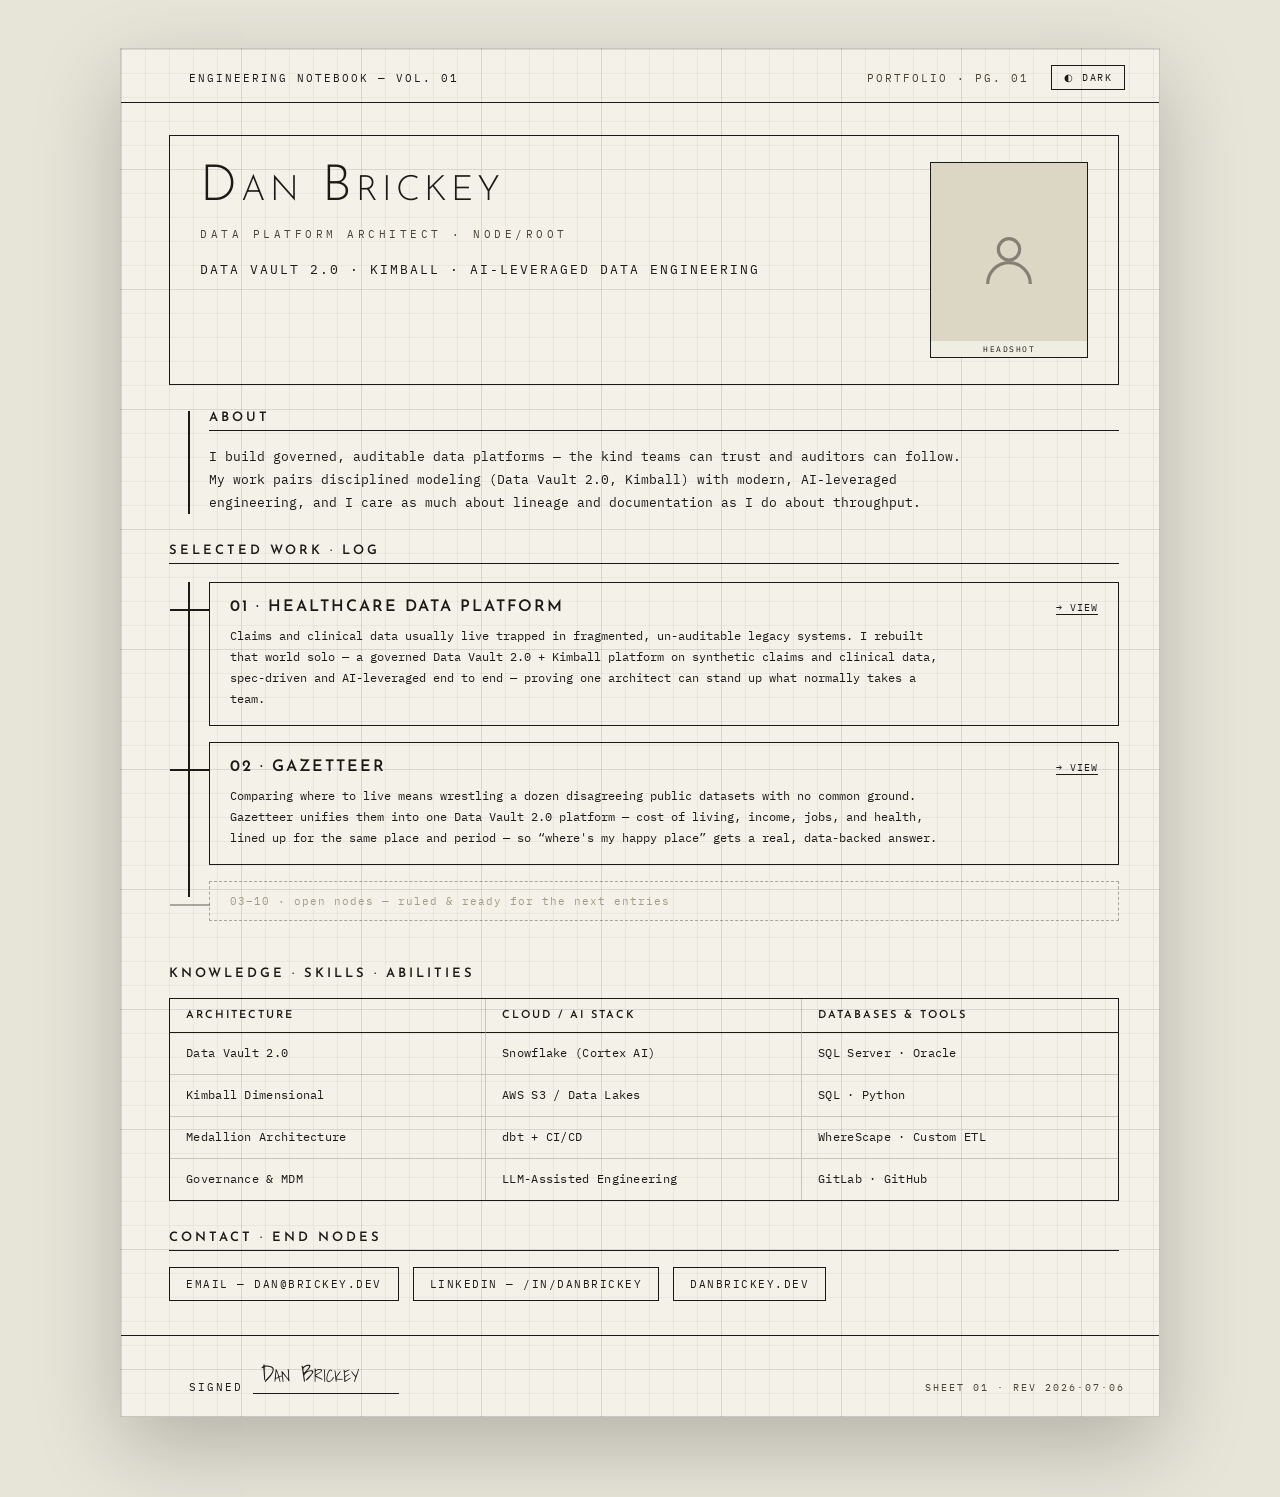
==== index.html @ 0e19458e "Dan Brickey portfolio landing page — editorial notebook front door Standalone home for danbrickey.de" ====
<!DOCTYPE html>
<html lang="en" data-theme="light">
<head>
<meta charset="UTF-8">
<meta name="viewport" content="width=device-width, initial-scale=1.0">
<title>Dan Brickey — Data Platform Architect</title>
<meta name="description"
      content="Dan Brickey — data platform architect. Data Vault 2.0,
               Kimball, and AI-leveraged data engineering.">
<link rel="icon"
      href="data:image/svg+xml,%3Csvg xmlns='http://www.w3.org/2000/svg' viewBox='0 0 100 100'%3E%3Crect width='100' height='100' fill='%23f4f1e8' stroke='%231c1a17' stroke-width='6'/%3E%3Ctext x='50' y='66' font-size='46' font-family='Georgia,serif' font-weight='400' fill='%231c1a17' text-anchor='middle'%3EDB%3C/text%3E%3C/svg%3E">
<link rel="preconnect" href="https://fonts.googleapis.com">
<link rel="preconnect" href="https://fonts.gstatic.com" crossorigin>
<link href="https://fonts.googleapis.com/css2?family=Shadows+Into+Light&family=IBM+Plex+Mono:ital,wght@0,400;0,500;0,600;1,400&family=Josefin+Sans:wght@300;400;500;600;700&display=swap"
      rel="stylesheet">
<style>
    :root {
        --desk: #e7e4d8;
        --paper: #f4f1e8;
        --ink: #1c1a17;
        --muted: #4a4536;
        --faint: #a49c86;
        --line: #1c1a17;
        --linesoft: rgba(28, 26, 23, .2);
        --dashln: rgba(28, 26, 23, .35);
        --dotbg: #dcd6c4;
        --labelbg: rgba(244, 241, 232, .85);
        --gridmin: rgba(28, 26, 23, .05);
        --gridmaj: rgba(28, 26, 23, .08);
    }

    html[data-theme="dark"] {
        --desk: #191b1f;
        --paper: #23262b;
        --ink: #d6d4c8;
        --muted: #9a9c94;
        --faint: #7c7e78;
        --line: #d6d4c8;
        --linesoft: rgba(214, 212, 200, .2);
        --dashln: rgba(214, 212, 200, .3);
        --dotbg: #2c3037;
        --labelbg: rgba(35, 38, 43, .9);
        --gridmin: rgba(214, 212, 200, .05);
        --gridmaj: rgba(214, 212, 200, .08);
    }

    * {
        box-sizing: border-box;
    }

    html,
    body {
        margin: 0;
    }

    a {
        color: inherit;
        text-decoration: none;
    }

    ::selection {
        background: rgba(120, 110, 80, .25);
    }

    .desk {
        min-height: 100vh;
        padding: 48px 24px 80px;
        display: flex;
        justify-content: center;
        background: var(--desk);
        font-family: 'IBM Plex Mono', monospace;
        color: var(--ink);
    }

    .sheet {
        position: relative;
        width: 1040px;
        max-width: 100%;
        background-color: var(--paper);
        background-image:
            linear-gradient(var(--gridmin) 1px, transparent 1px),
            linear-gradient(90deg, var(--gridmin) 1px, transparent 1px),
            linear-gradient(var(--gridmaj) 1px, transparent 1px),
            linear-gradient(90deg, var(--gridmaj) 1px, transparent 1px);
        background-size: 24px 24px, 24px 24px, 120px 120px, 120px 120px;
        border: 1px solid var(--linesoft);
        box-shadow: 0 30px 80px rgba(0, 0, 0, .22);
    }

    /* ===== header ===== */
    .header {
        display: flex;
        justify-content: space-between;
        align-items: center;
        padding: 16px 34px 12px 68px;
        border-bottom: 1.5px solid var(--line);
        font-size: 10.5px;
        letter-spacing: 2px;
        text-transform: uppercase;
    }

    .header__right {
        display: flex;
        align-items: center;
        gap: 22px;
    }

    .header__page {
        color: var(--muted);
    }

    .toggle {
        font-family: 'IBM Plex Mono', monospace;
        font-size: 10px;
        letter-spacing: 1.5px;
        text-transform: uppercase;
        color: var(--ink);
        background: transparent;
        border: 1px solid var(--line);
        padding: 5px 12px;
        cursor: pointer;
    }

    .spacer {
        padding: 8px 34px 0 68px;
        min-height: 14px;
    }

    /* ===== body columns ===== */
    .body {
        display: flex;
    }

    .rail-gutter {
        flex: 0 0 auto;
        width: 13px;
        padding: 26px 0 26px 24px;
    }

    .content {
        flex: 1;
        padding: 18px 40px 0 24px;
        min-width: 0;
    }

    /* ===== hero ===== */
    .hero {
        border: 1.5px solid var(--line);
        padding: 26px 30px;
    }

    .hero__inner {
        display: flex;
        justify-content: space-between;
        align-items: flex-start;
        gap: 34px;
    }

    .hero__text {
        flex: 1;
        min-width: 0;
    }

    .hero__name {
        font-family: 'Josefin Sans', sans-serif;
        font-weight: 300;
        font-variant: small-caps;
        letter-spacing: 4px;
        font-size: 50px;
        line-height: 1.02;
        margin: 0;
    }

    .hero__role {
        font-size: 11px;
        letter-spacing: 3.5px;
        text-transform: uppercase;
        margin-top: 14px;
        color: var(--muted);
    }

    .hero__pitch {
        font-family: 'IBM Plex Mono', monospace;
        text-transform: uppercase;
        letter-spacing: 2px;
        font-size: 13px;
        line-height: 1.75;
        margin: 18px 0 0;
        max-width: 560px;
        color: var(--ink);
    }

    .headshot {
        position: relative;
        width: 158px;
        height: 196px;
        flex: 0 0 auto;
        border: 1px solid var(--line);
        overflow: hidden;
        background: var(--dotbg);
    }

    .headshot__img {
        width: 100%;
        height: 100%;
        object-fit: cover;
        display: block;
    }

    /* neutral CSS placeholder — replace with a real <img> when supplied */
    .headshot__placeholder {
        position: absolute;
        inset: 0;
        display: flex;
        align-items: center;
        justify-content: center;
        background: var(--dotbg);
    }

    .headshot__placeholder svg {
        width: 64px;
        height: 64px;
        opacity: .45;
    }

    .headshot__caption {
        position: absolute;
        left: 0;
        right: 0;
        bottom: 0;
        text-align: center;
        font-size: 8px;
        letter-spacing: 1.5px;
        padding: 3px;
        background: var(--labelbg);
        color: var(--ink);
        pointer-events: none;
    }

    /* ===== sections / connectors ===== */
    .section {
        margin-top: 30px;
    }

    .section--about {
        display: flex;
        gap: 0;
        margin-top: 26px;
    }

    .rail {
        width: 40px;
        flex: 0 0 auto;
        position: relative;
    }

    .rail__line {
        position: absolute;
        left: 19px;
        top: 0;
        bottom: 0;
        width: 1.5px;
        background: var(--line);
    }

    .rail__line--work {
        bottom: 40px;
    }

    .section__body {
        flex: 1;
        min-width: 0;
    }

    .heading {
        font-family: 'Josefin Sans', sans-serif;
        font-weight: 600;
        letter-spacing: 3px;
        text-transform: uppercase;
        font-size: 13px;
        border-bottom: 1.5px solid var(--line);
        padding-bottom: 6px;
    }

    .heading--plain {
        border-bottom: none;
        margin-bottom: 12px;
    }

    .about__body {
        font-size: 12.5px;
        line-height: 1.85;
        margin: 14px 0 0;
        color: var(--ink);
        max-width: 760px;
    }

    .work {
        display: flex;
        margin-top: 18px;
    }

    /* ===== project cards ===== */
    .card {
        position: relative;
        border: 1px solid var(--line);
        padding: 16px 20px;
        margin-bottom: 16px;
    }

    .card__connector {
        position: absolute;
        left: -40px;
        top: 26px;
        width: 40px;
        height: 1.5px;
        background: var(--line);
    }

    .card__top {
        display: flex;
        justify-content: space-between;
        align-items: baseline;
        gap: 16px;
    }

    .card__title {
        font-family: 'Josefin Sans', sans-serif;
        font-weight: 600;
        letter-spacing: 2px;
        text-transform: uppercase;
        font-size: 16px;
    }

    .card__link {
        font-size: 10px;
        letter-spacing: 1px;
        border-bottom: 1px solid var(--line);
        white-space: nowrap;
    }

    .card__link:hover,
    .card__link:focus-visible {
        opacity: .6;
    }

    .card__pitch {
        font-size: 12px;
        line-height: 1.75;
        margin: 10px 0 0;
        color: var(--ink);
        max-width: 720px;
    }

    .card--open {
        border: 1px dashed var(--dashln);
        color: var(--faint);
        font-size: 11px;
        letter-spacing: 1px;
        padding: 12px 20px;
    }

    .card--open .card__connector {
        top: 22px;
        background: var(--dashln);
    }

    /* ===== KSA matrix ===== */
    .ksa {
        display: grid;
        grid-template-columns: repeat(3, 1fr);
        border: 1px solid var(--line);
    }

    .ksa__head {
        font-family: 'Josefin Sans', sans-serif;
        font-weight: 600;
        letter-spacing: 2px;
        text-transform: uppercase;
        font-size: 11px;
        padding: 11px 16px;
        border-bottom: 1.5px solid var(--line);
        border-right: 1px solid var(--linesoft);
    }

    .ksa__cell {
        font-family: 'IBM Plex Mono', monospace;
        font-size: 12px;
        line-height: 1.4;
        letter-spacing: .3px;
        padding: 12px 16px;
        border-bottom: 1px solid var(--linesoft);
        border-right: 1px solid var(--linesoft);
    }

    /* last column: drop the right divider */
    .ksa__head:nth-child(3n),
    .ksa__cell:nth-child(3n) {
        border-right: none;
    }

    /* last body row: drop the bottom divider (rows 2..5 → cells 10..12) */
    .ksa__cell:nth-child(n+13) {
        border-bottom: none;
    }

    /* ===== contact ===== */
    .chips {
        display: flex;
        flex-wrap: wrap;
        gap: 14px;
        margin-top: 16px;
    }

    .chip {
        border: 1px solid var(--line);
        padding: 9px 16px;
        font-size: 11px;
        letter-spacing: 1.5px;
        text-transform: uppercase;
    }

    .chip:hover,
    .chip:focus-visible {
        opacity: .6;
    }

    /* ===== footer ===== */
    .footer {
        display: flex;
        justify-content: space-between;
        align-items: flex-end;
        padding: 18px 34px 22px 68px;
        margin-top: 34px;
        border-top: 1.5px solid var(--line);
    }

    .footer__signed {
        font-size: 11px;
        letter-spacing: 2px;
        text-transform: uppercase;
        display: flex;
        align-items: flex-end;
        gap: 10px;
        white-space: nowrap;
    }

    .footer__sig {
        font-family: 'Shadows Into Light', cursive;
        font-variant: small-caps;
        font-size: 24px;
        letter-spacing: 0;
        text-transform: none;
        border-bottom: 1px solid var(--line);
        padding: 0 40px 1px 8px;
    }

    .footer__rev {
        font-size: 10px;
        letter-spacing: 2px;
        color: var(--muted);
    }

    /* ===== responsive ===== */
    @media (max-width: 720px) {
        .desk {
            padding: 20px 12px 48px;
        }

        .header {
            padding: 14px 18px 10px 18px;
            gap: 12px;
        }

        .header__right {
            gap: 12px;
        }

        .spacer {
            padding: 6px 18px 0 18px;
        }

        .rail-gutter {
            display: none;
        }

        .content {
            padding: 14px 18px 0 18px;
        }

        .hero {
            padding: 20px 18px;
        }

        /* stack: headshot above the name */
        .hero__inner {
            flex-direction: column-reverse;
            align-items: flex-start;
            gap: 22px;
        }

        .hero__name {
            font-size: 38px;
            letter-spacing: 2px;
        }

        /* drop the connector rails on narrow screens */
        .rail {
            display: none;
        }

        .card__connector {
            display: none;
        }

        /* collapse the KSA grid to a single column */
        .ksa {
            grid-template-columns: 1fr;
        }

        .ksa__head,
        .ksa__cell {
            border-right: none;
        }

        .ksa__cell {
            border-bottom: 1px solid var(--linesoft);
        }

        .ksa__cell:nth-child(n+13) {
            border-bottom: none;
        }

        .footer {
            padding: 16px 18px 18px 18px;
            flex-direction: column;
            align-items: flex-start;
            gap: 14px;
        }
    }
</style>
</head>
<body>
    <div class="desk">
        <div class="sheet">

            <!-- ===== header bar ===== -->
            <div class="header">
                <span>Engineering Notebook — Vol. 01</span>
                <div class="header__right">
                    <span class="header__page">Portfolio · Pg. 01</span>
                    <button class="toggle" type="button" id="themeToggle"
                            aria-label="Toggle light and dark theme">
                        ◐ Dark
                    </button>
                </div>
            </div>

            <!-- coord ticks (labels removed, spacing kept) -->
            <div class="spacer"></div>

            <div class="body">
                <div class="rail-gutter"></div>

                <div class="content">

                    <!-- ===== hero node ===== -->
                    <div class="hero">
                        <div class="hero__inner">
                            <div class="hero__text">
                                <h1 class="hero__name">Dan Brickey</h1>
                                <div class="hero__role">
                                    Data Platform Architect · node/root
                                </div>
                                <p class="hero__pitch">
                                    Data Vault 2.0 · Kimball · AI-leveraged
                                    data engineering
                                </p>
                            </div>
                            <div class="headshot">
                                <!-- Replace this placeholder block with:
                                     <img class="headshot__img"
                                          src="headshot.jpg"
                                          alt="Dan Brickey"> -->
                                <div class="headshot__placeholder"
                                     aria-hidden="true">
                                    <svg viewBox="0 0 24 24"
                                         fill="none"
                                         stroke="currentColor"
                                         stroke-width="1.2">
                                        <circle cx="12" cy="8" r="4"/>
                                        <path d="M4 21c0-4.4 3.6-8 8-8
                                                 s8 3.6 8 8"/>
                                    </svg>
                                </div>
                                <span class="headshot__caption">HEADSHOT</span>
                            </div>
                        </div>
                    </div>

                    <!-- ===== about ===== -->
                    <div class="section--about">
                        <div class="rail">
                            <div class="rail__line"></div>
                        </div>
                        <div class="section__body">
                            <div class="heading">About</div>
                            <p class="about__body">
                                I build governed, auditable data platforms —
                                the kind teams can trust and auditors can
                                follow. My work pairs disciplined modeling
                                (Data Vault 2.0, Kimball) with modern,
                                AI-leveraged engineering, and I care as much
                                about lineage and documentation as I do about
                                throughput.
                            </p>
                        </div>
                    </div>

                    <!-- ===== selected work ===== -->
                    <div class="section">
                        <div class="heading">Selected Work · Log</div>

                        <div class="work">
                            <div class="rail">
                                <div class="rail__line rail__line--work"></div>
                            </div>
                            <div class="section__body">

                                <!-- 01 -->
                                <div class="card">
                                    <div class="card__connector"></div>
                                    <div class="card__top">
                                        <div class="card__title">
                                            01 · Healthcare Data Platform
                                        </div>
                                        <a class="card__link"
                                           href="https://hdp.danbrickey.dev/"
                                           target="_blank"
                                           rel="noopener">→ VIEW</a>
                                    </div>
                                    <p class="card__pitch">
                                        Claims and clinical data usually live
                                        trapped in fragmented, un-auditable
                                        legacy systems. I rebuilt that world
                                        solo — a governed Data Vault 2.0 +
                                        Kimball platform on synthetic claims
                                        and clinical data, spec-driven and
                                        AI-leveraged end to end — proving one
                                        architect can stand up what normally
                                        takes a team.
                                    </p>
                                </div>

                                <!-- 02 -->
                                <div class="card">
                                    <div class="card__connector"></div>
                                    <div class="card__top">
                                        <div class="card__title">
                                            02 · Gazetteer
                                        </div>
                                        <a class="card__link"
                                           href="https://gazetteer.danbrickey.dev/"
                                           target="_blank"
                                           rel="noopener">→ VIEW</a>
                                    </div>
                                    <p class="card__pitch">
                                        Comparing where to live means wrestling
                                        a dozen disagreeing public datasets with
                                        no common ground. Gazetteer unifies them
                                        into one Data Vault 2.0 platform — cost
                                        of living, income, jobs, and health,
                                        lined up for the same place and period —
                                        so “where's my happy place” gets a real,
                                        data-backed answer.
                                    </p>
                                </div>

                                <!-- open nodes -->
                                <div class="card card--open">
                                    <div class="card__connector"></div>
                                    03–10 · open nodes — ruled &amp; ready for
                                    the next entries
                                </div>

                            </div>
                        </div>
                    </div>

                    <!-- ===== KSA matrix ===== -->
                    <div class="section">
                        <div class="heading heading--plain">
                            Knowledge · Skills · Abilities
                        </div>
                        <div class="ksa">
                            <div class="ksa__head">Architecture</div>
                            <div class="ksa__head">Cloud / AI Stack</div>
                            <div class="ksa__head">Databases &amp; Tools</div>

                            <div class="ksa__cell">Data Vault 2.0</div>
                            <div class="ksa__cell">Snowflake (Cortex AI)</div>
                            <div class="ksa__cell">SQL Server · Oracle</div>

                            <div class="ksa__cell">Kimball Dimensional</div>
                            <div class="ksa__cell">AWS S3 / Data Lakes</div>
                            <div class="ksa__cell">SQL · Python</div>

                            <div class="ksa__cell">Medallion Architecture</div>
                            <div class="ksa__cell">dbt + CI/CD</div>
                            <div class="ksa__cell">WhereScape · Custom ETL</div>

                            <div class="ksa__cell">Governance &amp; MDM</div>
                            <div class="ksa__cell">LLM-Assisted Engineering</div>
                            <div class="ksa__cell">GitLab · GitHub</div>
                        </div>
                    </div>

                    <!-- ===== contact ===== -->
                    <div class="section">
                        <div class="heading">Contact · End Nodes</div>
                        <div class="chips">
                            <a class="chip"
                               href="mailto:dan@brickey.dev">
                                Email — dan@brickey.dev
                            </a>
                            <a class="chip"
                               href="https://www.linkedin.com/in/danbrickey/">
                                LinkedIn — /in/danbrickey
                            </a>
                            <!-- GitHub chip intentionally omitted until repos
                                 are public / a profile README exists (0.13
                                 review call) — re-add here when ready. -->
                            <a class="chip" href="https://danbrickey.dev">
                                danbrickey.dev
                            </a>
                        </div>
                    </div>

                </div>
            </div>

            <!-- ===== footer ===== -->
            <div class="footer">
                <div class="footer__signed">
                    Signed
                    <span class="footer__sig">Dan Brickey</span>
                </div>
                <div class="footer__rev">SHEET 01 · REV 2026·07·06</div>
            </div>

        </div>
    </div>

    <script>
        (function () {
            var root = document.documentElement;
            var toggle = document.getElementById('themeToggle');
            var stored = null;
            try {
                stored = localStorage.getItem('theme');
            } catch (e) {}

            // default: stored choice > prefers-color-scheme > light
            var initial = stored;
            if (initial !== 'light' && initial !== 'dark') {
                initial = window.matchMedia &&
                    window.matchMedia('(prefers-color-scheme: dark)').matches
                    ? 'dark'
                    : 'light';
            }
            applyTheme(initial);

            toggle.addEventListener('click', function () {
                var next = root.getAttribute('data-theme') === 'dark'
                    ? 'light'
                    : 'dark';
                applyTheme(next);
                try {
                    localStorage.setItem('theme', next);
                } catch (e) {}
            });

            function applyTheme(theme) {
                root.setAttribute('data-theme', theme);
                toggle.textContent = theme === 'dark' ? '◑ Light' : '◐ Dark';
            }
        })();
    </script>
</body>
</html>
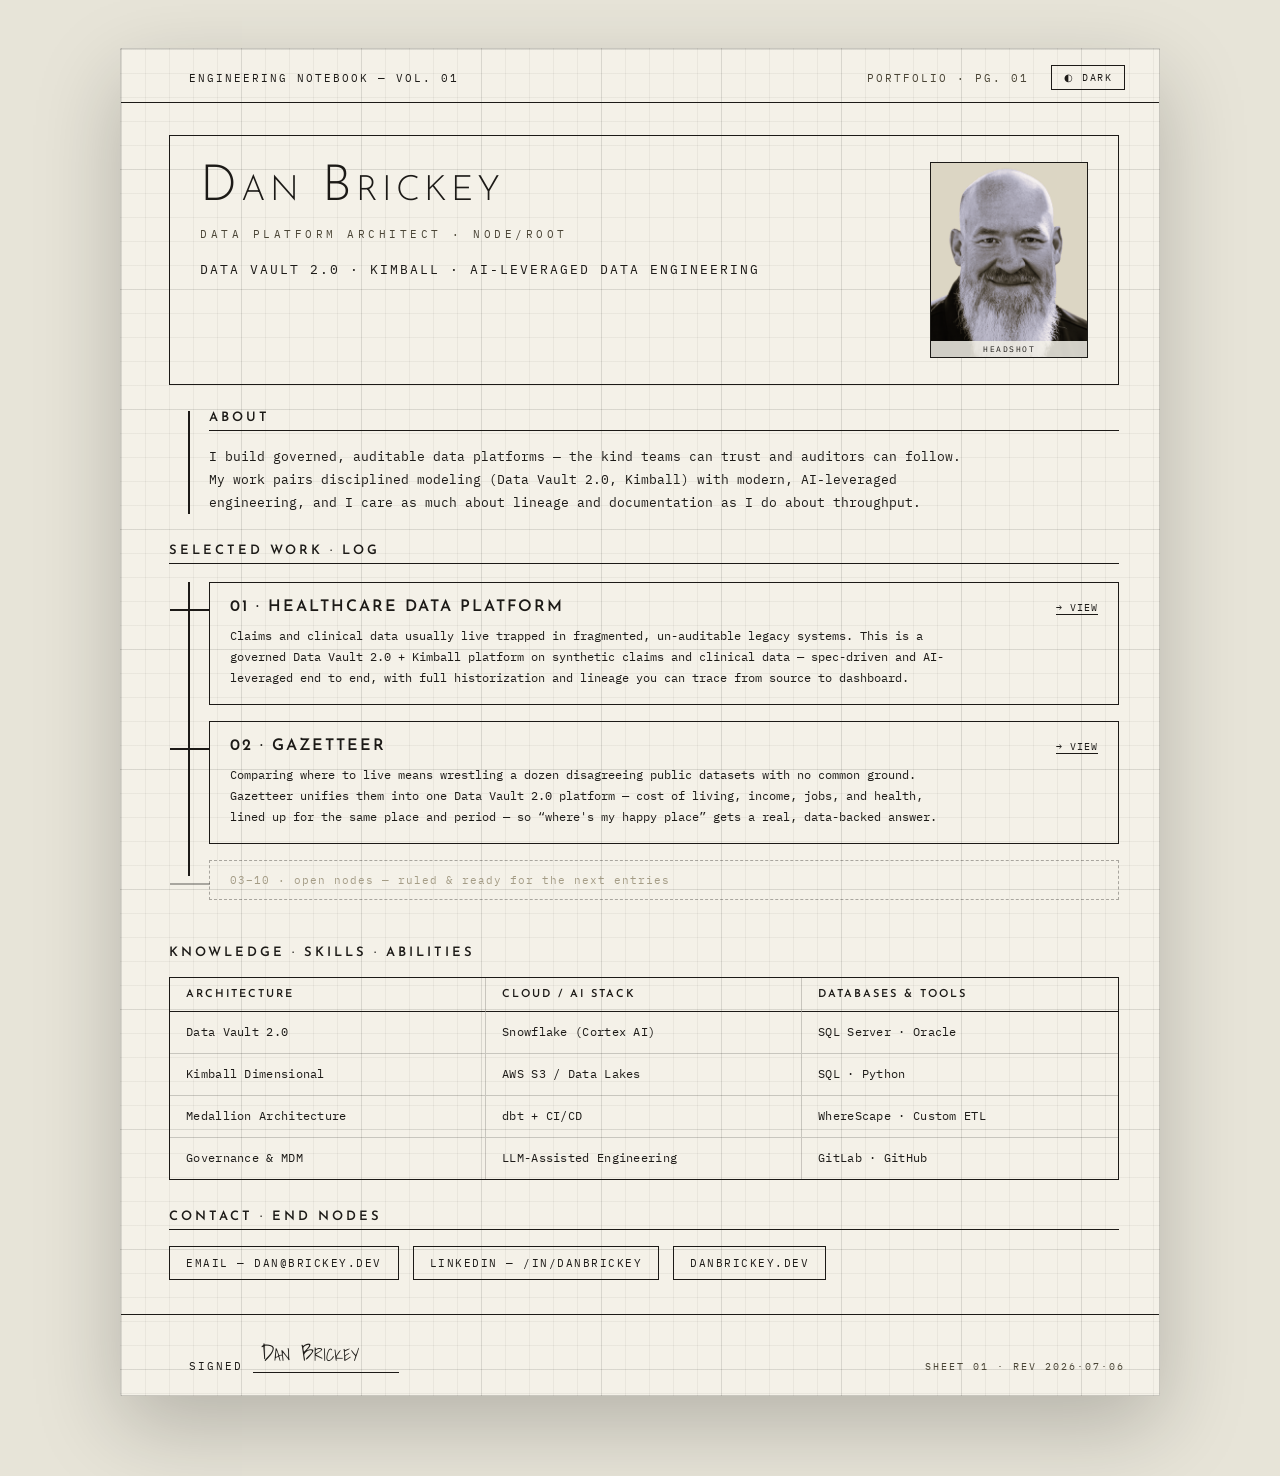
==== commit 356f0cfc: "Add headshot + make the HDP pitch matter-of-fact Wire the real portrait into the hero frame (replace" ====
--- a/index.html
+++ b/index.html
@@ -578,21 +578,9 @@
                                 </p>
                             </div>
                             <div class="headshot">
-                                <!-- Replace this placeholder block with:
-                                     <img class="headshot__img"
-                                          src="headshot.jpg"
-                                          alt="Dan Brickey"> -->
-                                <div class="headshot__placeholder"
-                                     aria-hidden="true">
-                                    <svg viewBox="0 0 24 24"
-                                         fill="none"
-                                         stroke="currentColor"
-                                         stroke-width="1.2">
-                                        <circle cx="12" cy="8" r="4"/>
-                                        <path d="M4 21c0-4.4 3.6-8 8-8
-                                                 s8 3.6 8 8"/>
-                                    </svg>
-                                </div>
+                                <img class="headshot__img"
+                                     src="headshot.png"
+                                     alt="Dan Brickey">
                                 <span class="headshot__caption">HEADSHOT</span>
                             </div>
                         </div>
@@ -642,13 +630,13 @@
                                     <p class="card__pitch">
                                         Claims and clinical data usually live
                                         trapped in fragmented, un-auditable
-                                        legacy systems. I rebuilt that world
-                                        solo — a governed Data Vault 2.0 +
-                                        Kimball platform on synthetic claims
-                                        and clinical data, spec-driven and
-                                        AI-leveraged end to end — proving one
-                                        architect can stand up what normally
-                                        takes a team.
+                                        legacy systems. This is a governed
+                                        Data Vault 2.0 + Kimball platform on
+                                        synthetic claims and clinical data —
+                                        spec-driven and AI-leveraged end to
+                                        end, with full historization and
+                                        lineage you can trace from source to
+                                        dashboard.
                                     </p>
                                 </div>
 
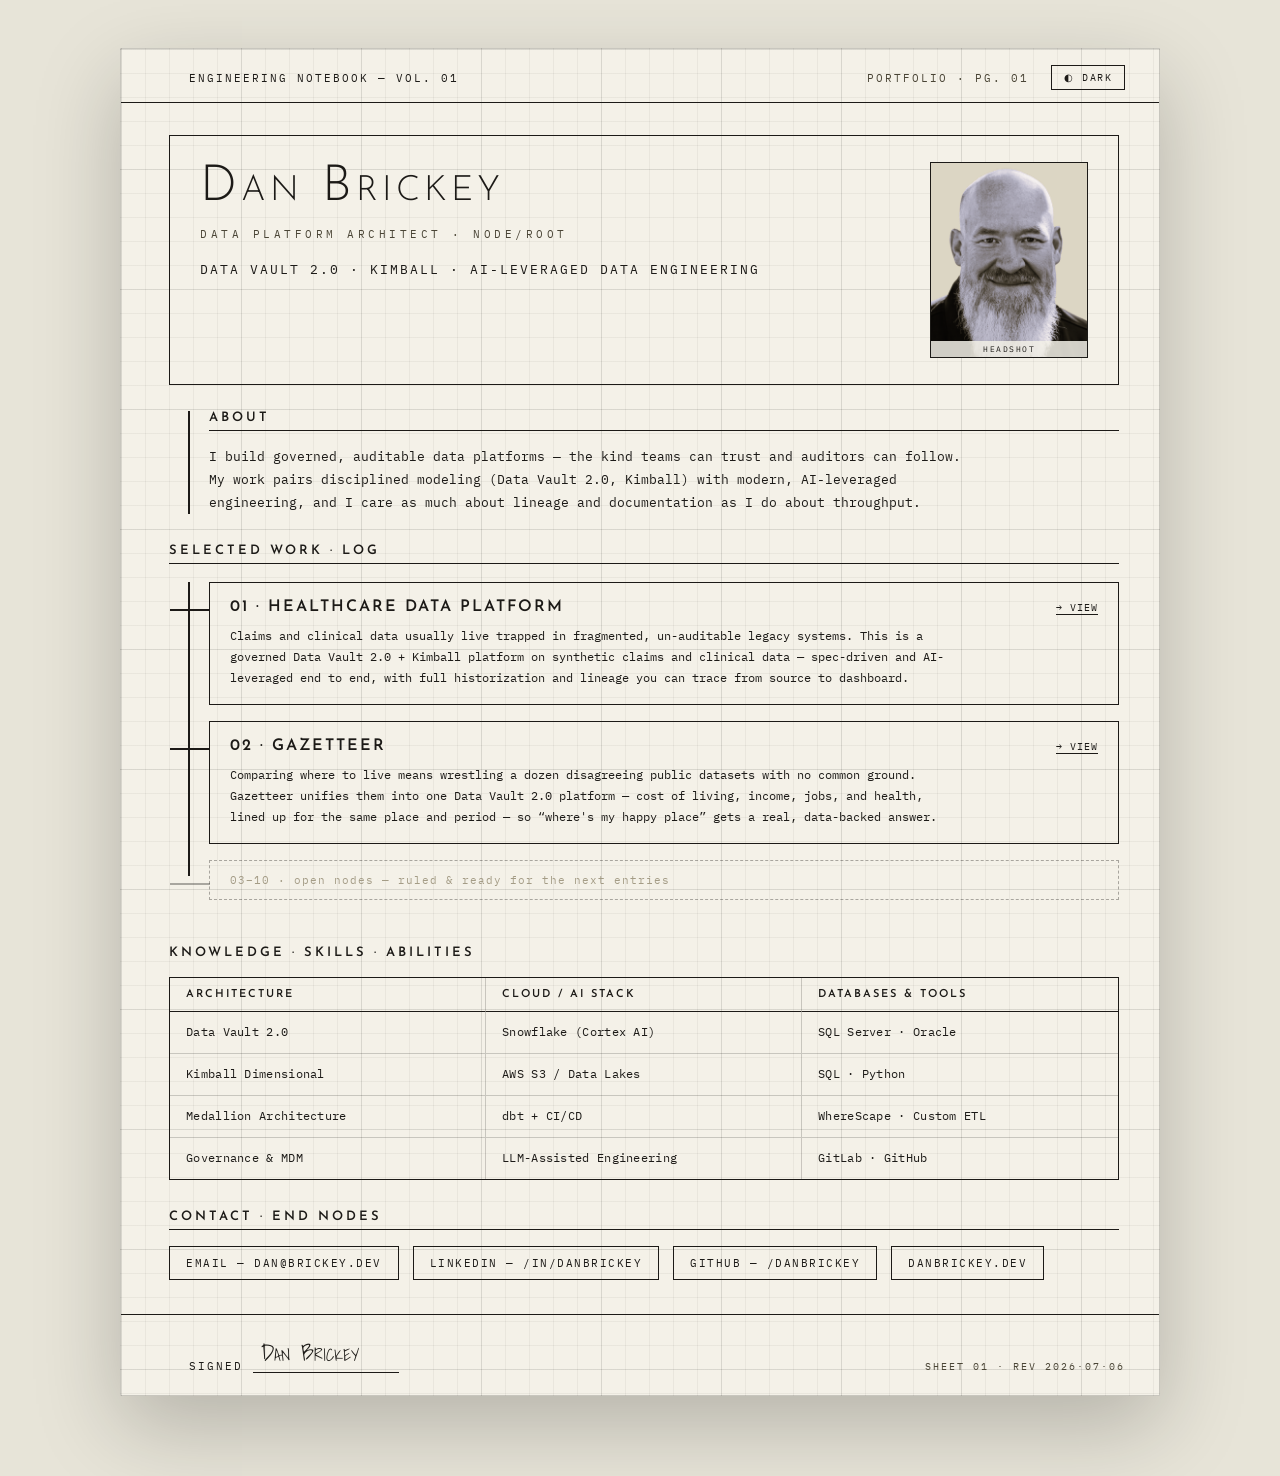
==== commit 56279300: "Re-add GitHub chip + make theme follow the browser scheme live - Contact: re-add the GitHub chip → g" ====
--- a/index.html
+++ b/index.html
@@ -715,9 +715,10 @@
                                href="https://www.linkedin.com/in/danbrickey/">
                                 LinkedIn — /in/danbrickey
                             </a>
-                            <!-- GitHub chip intentionally omitted until repos
-                                 are public / a profile README exists (0.13
-                                 review call) — re-add here when ready. -->
+                            <a class="chip"
+                               href="https://github.com/danbrickey">
+                                GitHub — /danbrickey
+                            </a>
                             <a class="chip" href="https://danbrickey.dev">
                                 danbrickey.dev
                             </a>
@@ -743,20 +744,39 @@
         (function () {
             var root = document.documentElement;
             var toggle = document.getElementById('themeToggle');
+            var mql = window.matchMedia
+                ? window.matchMedia('(prefers-color-scheme: dark)')
+                : null;
+
+            function systemTheme() {
+                return mql && mql.matches ? 'dark' : 'light';
+            }
+
             var stored = null;
             try {
                 stored = localStorage.getItem('theme');
             } catch (e) {}
 
-            // default: stored choice > prefers-color-scheme > light
-            var initial = stored;
-            if (initial !== 'light' && initial !== 'dark') {
-                initial = window.matchMedia &&
-                    window.matchMedia('(prefers-color-scheme: dark)').matches
-                    ? 'dark'
-                    : 'light';
+            // default: stored choice > system preference > light
+            var initial = (stored === 'light' || stored === 'dark')
+                ? stored
+                : systemTheme();
+            applyTheme(initial);
+
+            // Follow the browser/OS scheme live: a system change wins and
+            // re-syncs the page, clearing any manual override — so flipping
+            // your browser between light/dark always updates the page.
+            if (mql) {
+                var onSystemChange = function () {
+                    try { localStorage.removeItem('theme'); } catch (e) {}
+                    applyTheme(systemTheme());
+                };
+                if (mql.addEventListener) {
+                    mql.addEventListener('change', onSystemChange);
+                } else if (mql.addListener) {
+                    mql.addListener(onSystemChange); // older Safari
+                }
             }
-            applyTheme(initial);
 
             toggle.addEventListener('click', function () {
                 var next = root.getAttribute('data-theme') === 'dark'
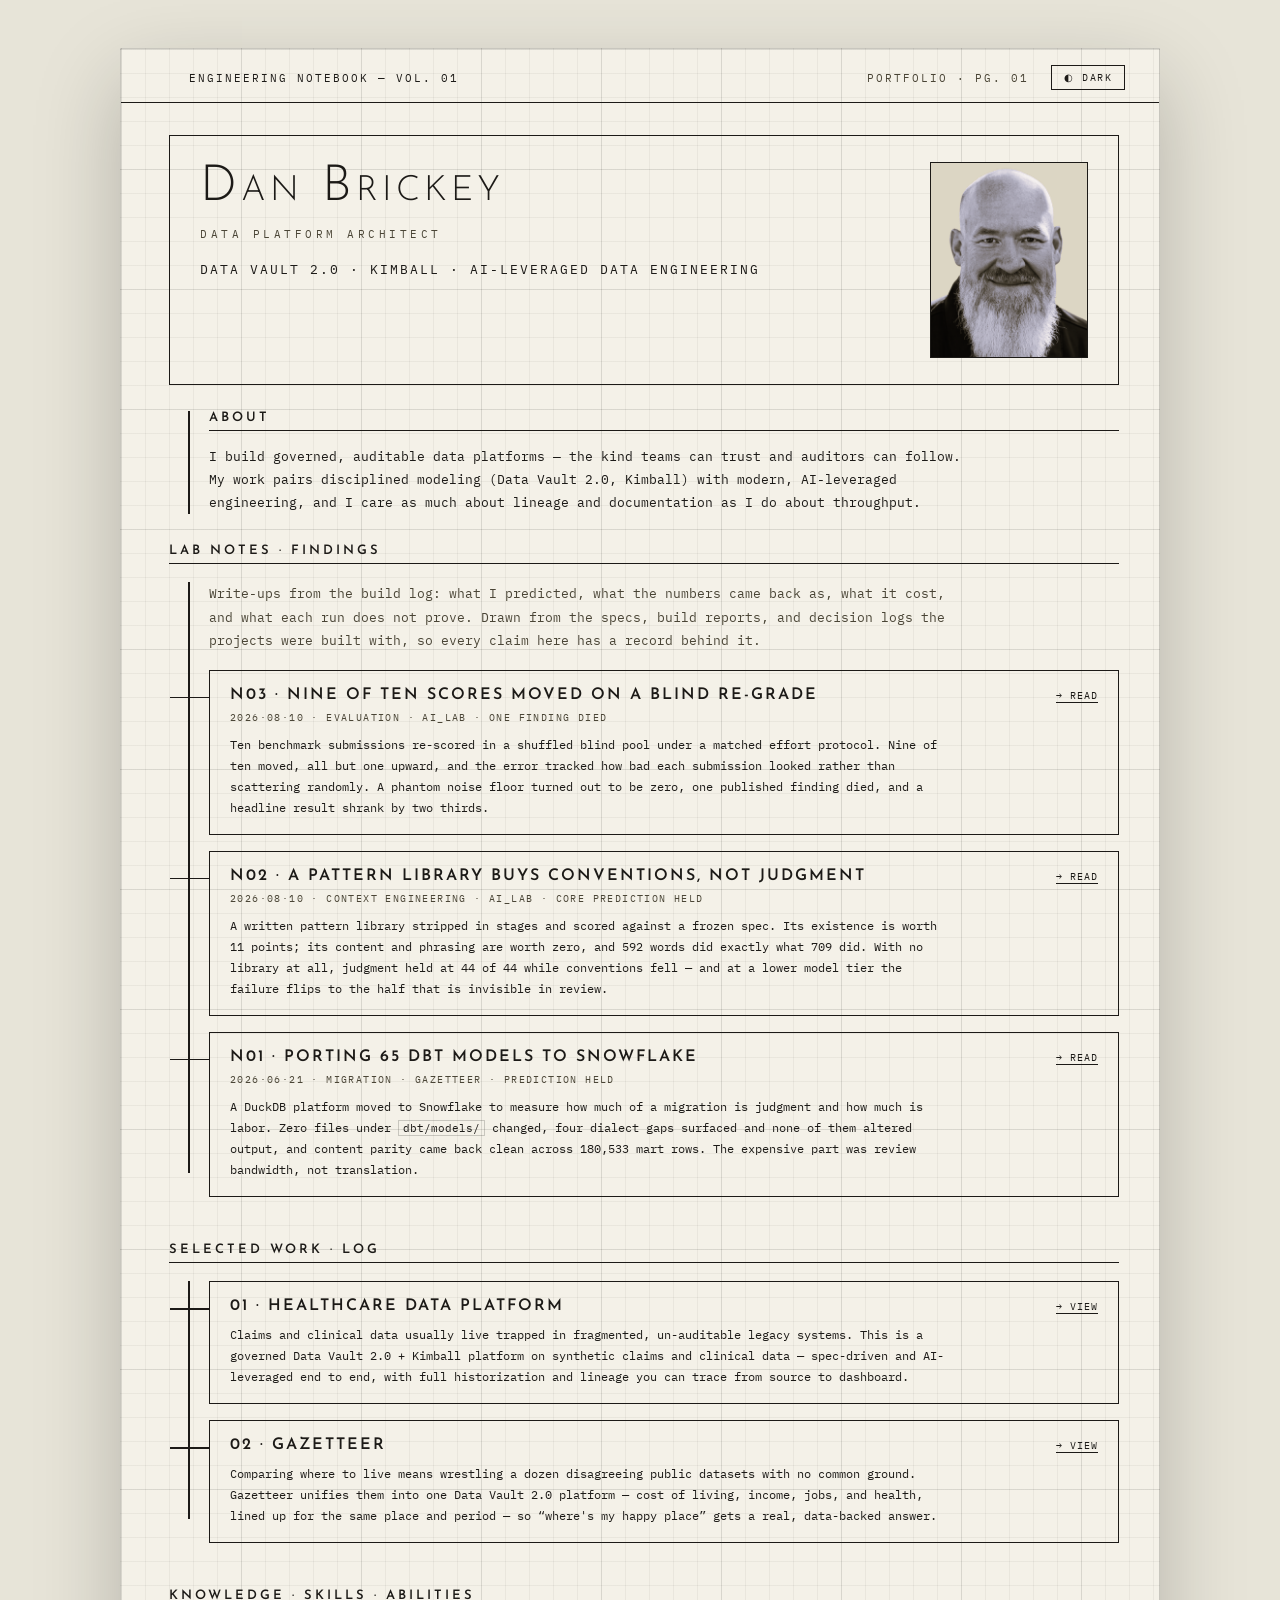
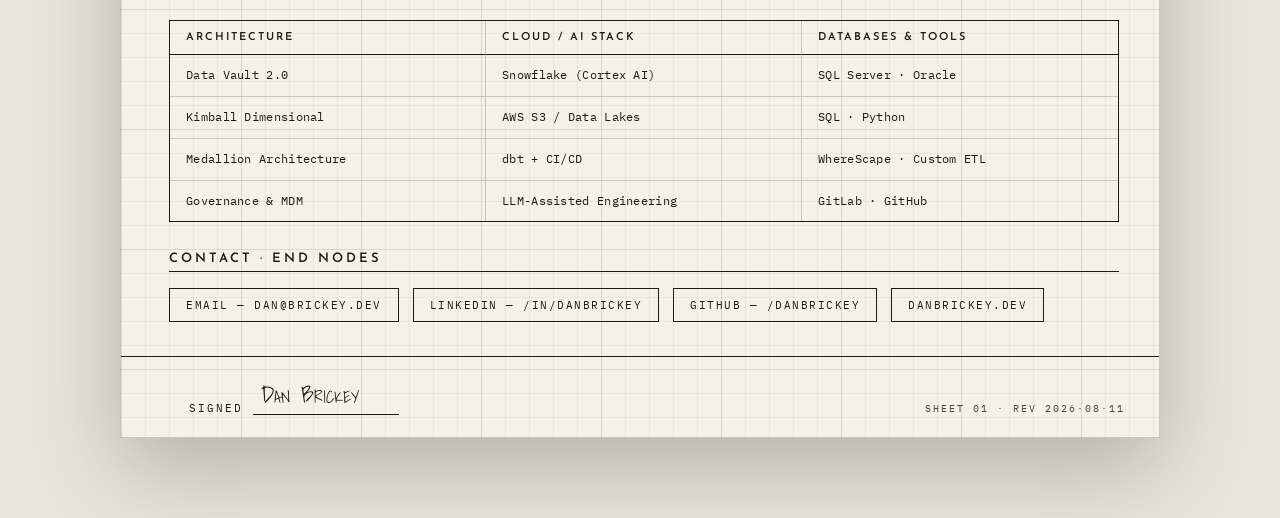
==== commit 83605464: "Add Lab Notes section with three published write-ups Lead the page with findings rather than project" ====
--- a/index.html
+++ b/index.html
@@ -223,20 +223,6 @@
         opacity: .45;
     }
 
-    .headshot__caption {
-        position: absolute;
-        left: 0;
-        right: 0;
-        bottom: 0;
-        text-align: center;
-        font-size: 8px;
-        letter-spacing: 1.5px;
-        padding: 3px;
-        background: var(--labelbg);
-        color: var(--ink);
-        pointer-events: none;
-    }
-
     /* ===== sections / connectors ===== */
     .section {
         margin-top: 30px;
@@ -350,6 +336,29 @@
         margin: 10px 0 0;
         color: var(--ink);
         max-width: 720px;
+    }
+
+    .card__meta {
+        font-size: 10px;
+        letter-spacing: 1.4px;
+        text-transform: uppercase;
+        color: var(--muted);
+        margin-top: 8px;
+    }
+
+    .card__pitch code {
+        font-family: 'IBM Plex Mono', monospace;
+        font-size: .93em;
+        border: 1px solid var(--linesoft);
+        padding: 0 4px;
+    }
+
+    .note-intro {
+        font-size: 12.5px;
+        line-height: 1.85;
+        margin: 0 0 18px;
+        color: var(--muted);
+        max-width: 760px;
     }
 
     .card--open {
@@ -570,7 +579,7 @@
                             <div class="hero__text">
                                 <h1 class="hero__name">Dan Brickey</h1>
                                 <div class="hero__role">
-                                    Data Platform Architect · node/root
+                                    Data Platform Architect
                                 </div>
                                 <p class="hero__pitch">
                                     Data Vault 2.0 · Kimball · AI-leveraged
@@ -581,7 +590,6 @@
                                 <img class="headshot__img"
                                      src="headshot.png"
                                      alt="Dan Brickey">
-                                <span class="headshot__caption">HEADSHOT</span>
                             </div>
                         </div>
                     </div>
@@ -602,6 +610,114 @@
                                 about lineage and documentation as I do about
                                 throughput.
                             </p>
+                        </div>
+                    </div>
+
+                    <!-- ===== lab notes ===== -->
+                    <div class="section">
+                        <div class="heading">Lab Notes · Findings</div>
+
+                        <div class="work">
+                            <div class="rail">
+                                <div class="rail__line rail__line--work"></div>
+                            </div>
+                            <div class="section__body">
+
+                                <p class="note-intro">
+                                    Write-ups from the build log: what I
+                                    predicted, what the numbers came back as,
+                                    what it cost, and what each run does not
+                                    prove. Drawn from the specs, build reports,
+                                    and decision logs the projects were built
+                                    with, so every claim here has a record
+                                    behind it.
+                                </p>
+
+                                <!-- N03 -->
+                                <div class="card">
+                                    <div class="card__connector"></div>
+                                    <div class="card__top">
+                                        <div class="card__title">
+                                            N03 · Nine of Ten Scores Moved on a
+                                            Blind Re-Grade
+                                        </div>
+                                        <a class="card__link"
+                                           href="notes/2026-08-10_regrading-the-benchmark.html">→ READ</a>
+                                    </div>
+                                    <div class="card__meta">
+                                        2026·08·10 · Evaluation · ai_lab ·
+                                        One finding died
+                                    </div>
+                                    <p class="card__pitch">
+                                        Ten benchmark submissions re-scored in a
+                                        shuffled blind pool under a matched
+                                        effort protocol. Nine of ten moved, all
+                                        but one upward, and the error tracked
+                                        how bad each submission looked rather
+                                        than scattering randomly. A phantom
+                                        noise floor turned out to be zero, one
+                                        published finding died, and a headline
+                                        result shrank by two thirds.
+                                    </p>
+                                </div>
+
+                                <!-- N02 -->
+                                <div class="card">
+                                    <div class="card__connector"></div>
+                                    <div class="card__top">
+                                        <div class="card__title">
+                                            N02 · A Pattern Library Buys
+                                            Conventions, Not Judgment
+                                        </div>
+                                        <a class="card__link"
+                                           href="notes/2026-08-10_pattern-library-ablation.html">→ READ</a>
+                                    </div>
+                                    <div class="card__meta">
+                                        2026·08·10 · Context Engineering ·
+                                        ai_lab · Core prediction held
+                                    </div>
+                                    <p class="card__pitch">
+                                        A written pattern library stripped in
+                                        stages and scored against a frozen spec.
+                                        Its existence is worth 11 points; its
+                                        content and phrasing are worth zero, and
+                                        592 words did exactly what 709 did. With
+                                        no library at all, judgment held at 44
+                                        of 44 while conventions fell — and at a
+                                        lower model tier the failure flips to
+                                        the half that is invisible in review.
+                                    </p>
+                                </div>
+
+                                <!-- N01 -->
+                                <div class="card">
+                                    <div class="card__connector"></div>
+                                    <div class="card__top">
+                                        <div class="card__title">
+                                            N01 · Porting 65 dbt Models to
+                                            Snowflake
+                                        </div>
+                                        <a class="card__link"
+                                           href="notes/2026-06-21_duckdb-to-snowflake-parity.html">→ READ</a>
+                                    </div>
+                                    <div class="card__meta">
+                                        2026·06·21 · Migration · Gazetteer ·
+                                        Prediction held
+                                    </div>
+                                    <p class="card__pitch">
+                                        A DuckDB platform moved to Snowflake to
+                                        measure how much of a migration is
+                                        judgment and how much is labor. Zero
+                                        files under <code>dbt/models/</code>
+                                        changed, four dialect gaps surfaced and
+                                        none of them altered output, and content
+                                        parity came back clean across 180,533
+                                        mart rows. The expensive part was review
+                                        bandwidth, not translation.
+                                    </p>
+                                </div>
+
+                            </div>
                         </div>
                     </div>
 
@@ -664,13 +780,6 @@
                                     </p>
                                 </div>
 
-                                <!-- open nodes -->
-                                <div class="card card--open">
-                                    <div class="card__connector"></div>
-                                    03–10 · open nodes — ruled &amp; ready for
-                                    the next entries
-                                </div>
-
                             </div>
                         </div>
                     </div>
@@ -734,7 +843,7 @@
                     Signed
                     <span class="footer__sig">Dan Brickey</span>
                 </div>
-                <div class="footer__rev">SHEET 01 · REV 2026·07·06</div>
+                <div class="footer__rev">SHEET 01 · REV 2026·08·11</div>
             </div>
 
         </div>
